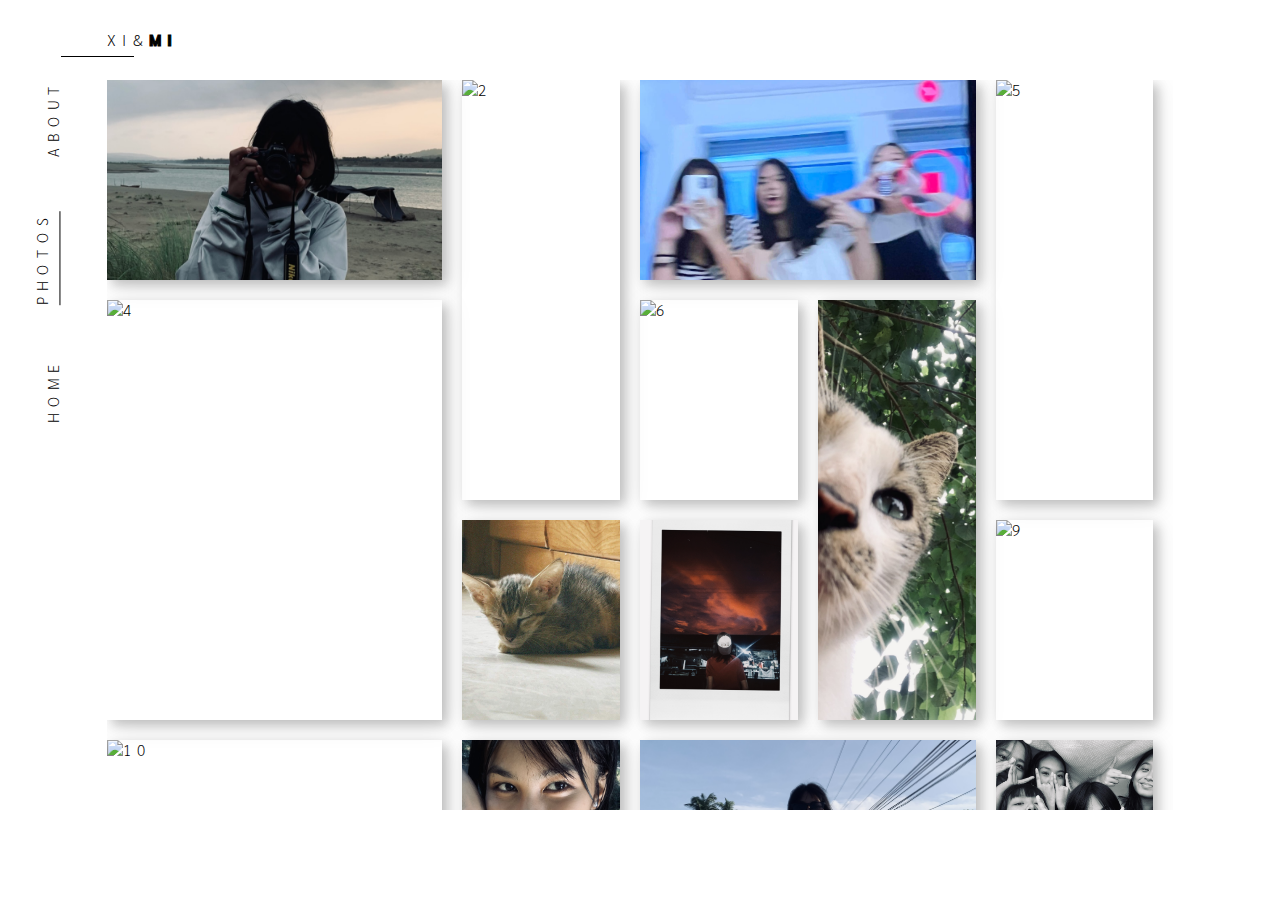
==== index.html @ 1ec89178 "wews" ====
<!DOCTYPE html>
<html lang="en">

<head>
    <meta charset="UTF-8">
    <meta name="viewport" content="width=device-width, initial-scale=1.0">
    <title>Document</title>
    <link rel="stylesheet" href="style.css">
    
</head>

<body>
    <!-- you can scroll through the grid content  -->
    <link href="https://fonts.googleapis.com/css?family=Roboto:900|Sarabun:200,400,800" rel="stylesheet">

    <div class="blur"></div>
    <nav class="barStyle topBar">
        <span>xi&</span><strong>mi</strong>
       
    </nav>
    <div class="container">
        <div class="horizontal">
            <!--     <div class="card"></div> -->
            <img src="img/solo.jpg" alt="1">
        </div>
        <div class="vertical"><img src="img/soloo.jpg" alt="2"></div>
        <div class="horizontal"><img src="img/mirrorshots.JPG" alt="3"></div>
        <div class="big"><img src="img/soloooo.jpg" alt="4"></div>
        <div class="vertical"><img src="img/solooooo.jpg" alt="5"></div>
        <div><img src="img/soloooooo.jpg" alt="6"></div>
        <div class="vertical"><img src="img/cat.jpg" alt="7"></div>
        <div><img src="img/meow.JPG" alt="8"></div>
        <div><img src="img/portraits.jpg" alt="8.1"></div>
        <div><img src="img/soloooooooo.jpg" alt="9"></div>
        <div class="big"><img src="img/solooooooooo.jpg" alt="10"></div>
        <div><img src="img/soloooooooooo.jpg" alt="11"></div>
        <div class="horizontal"><img src="img/solooooooooooo.jpg" alt="12"></div>
        <div><img src="img/groups.JPG" alt="12.1"></div>
        <div class="horizontal"><img src="img/group.JPG" alt="13"></div>
    </div>
    <div class="border leftNavBar centerItem">
        <ul>
            <li><a href="home.html">Home</a></li>
            <li><a class="active" href="">Photos</a></li>
            <li><a href="about.html">About</a></li>
        </ul>
    </div>



</body>

</html>
---- style.css ----
*{ 
    box-sizing: border-box; 
    font-family: 'Sarabun', sans-serif;
    letter-spacing: .4em;
    text-transform: uppercase;
    font-weight: 200;
    color: black;
    text-decoration: none;
  }
  body {
    position: relative;
    width: 100%;
    height: 100vh;
    font-size: .95em;
    margin: 0;
    overflow: hidden;
    display: grid;
    grid-template-columns: repeat(12, 1fr);
    grid-template-rows: 80px auto 90px 90px;
    grid-template-areas:
      ". n n n n n n n n n n d"
      "m c c c c c c c c c c a"
      "s c c c c c c c c c c a"
      "s . . . . . . . . . . b";
    }
  .centerItem{
    display: flex !important;            /*center text in grid item*/
    align-items: center !important;      /*center text in grid item*/
    justify-content: center !important;  /*center text in grid item*/ 
  }
  .topBar{
    grid-area: n;
    display: flex;
    align-items: center;
    padding-right: 20px;
    animation: 5s ease-out 0s 1 fadeIn !important;
  }
  span{
    box-sizing: border-box;
    position: relative;
  /*   box-shadow: 0px 1px 0px 0px black; */
  }
  span:after{
    display: block;
    position: absolute;
    width: 100%;
    content: "";
    border-bottom: 1px solid black;
    padding: 0 0 .4em 2em;  /*top right bottom left*/
    left: -3em;
    animation: 3s ease-out 0s slideInFromLeft
  }
  strong{
    font-weight: 800;
    -webkit-text-stroke: 1px black;
  }
  .leftNavBar{
    grid-area: m;
    align-self: start;
  }
  .leftNavBar ul{
    list-style-type: none;
    margin: 0;
    padding: 0;
    transform: rotate(180deg);
  }
  .leftNavBar ul li{
    writing-mode: vertical-rl;
    padding-top: 6vh;
    transform: translateX(25%);
  }
  li a.active{
    display: block;
    padding-left: .5em;
    border-left: 1px solid black;
    animation: 3s ease-out 0s 1 slideInFromBottomActive;
  }
  .aside{
    grid-area: a;
    display: grid;
    position: relative;
    top: -2px;
    align-content: end;
  }
  .aside i{
    color: #632C65 !important;
  }
  .aside a{
    display: block;
    font-size: 1em;
    letter-spacing: 0 !important;
    padding-bottom: 2em;
    filter: drop-shadow(2px 2px 2px rgba(0,0,0,.1)) 
            drop-shadow(3px 3px 3px rgba(0,0,0,.1));
  /*   animation: slideInFromTop 5s ease-out 0s; */
  }
  .aside a:nth-child(1){
    animation: slideInFromTop 2s ease-out 0s;
  }
  .aside a:nth-child(2){
    animation: slideInFromTop 1s ease-out 0s;
  }
  .aside a:nth-child(3){
    animation: slideInFromTop .5s ease-out 0s;
  }
  .aside a:nth-child(4){
    animation: slideInFromTop .25s ease-out 0s;
  }
  .container{
    grid-area: c;
    display: grid;
    grid-template-columns: repeat(auto-fit, minmax(150px, 1fr));
    grid-auto-rows: 200px;
    grid-gap: 20px;
    grid-auto-flow: dense;
    overflow: auto;
    padding-right: 20px;  /*fix box-shadow on right side cutting off*/
  }
  /*scrollbar stuff*/
  .container {
      -ms-overflow-style: none;  
      overflow: -moz-scrollbars-none; 
  }
  .container::-webkit-scrollbar { 
      display: none;  
  }
  .container>div{
    z-index: 1;
    position: relative;
    padding: 0;
    overflow: hidden;
    box-shadow: 5px 5px 10px rgba(0,0,0,.2), 
                5px 5px 25px rgba(0,0,0,.1);
    transition: all .3s ease-in-out;
  }
  .container div img{
    position: absolute;
    top: 0;
    width: 100%;
    height: 100%;
    object-fit: cover;
    overflow: hidden;
    transition: all .6s ease-in-out;
  }
  .container>div, .container div img{
  /*   transition: all .6s ease-in-out; */
  }
  /*make bIG*/
  .container>div:hover, .container>div:hover img{
    transform: scale(1.05);
  }
  .container>div:hover img{
  /*   transform: scale(1.06); */
  }
  .card{
    padding: 0 !important;
    width: 100%;
    height: 50%;
    bottom: -50%;
    padding: 1em !important;
    box-sizing: border-box;
    background: rgba(255,255,255,.5);
    border-top-right-radius: 0 !important;
    border-top-left-radius: 0 !important;
  /*   transform: rotate(-90deg) translateX(-100%); */
  /*   transform-origin: 0% 0%; */
  }
  .vertical{
    grid-row: span 2;
  }
  .horizontal{
    grid-column: span 2;
  }
  .big{
    grid-row: span 2;
    grid-column: span 2;
  }
  .footer{
    position: relative;
    z-index: 2;
    grid-column: 2/span 9;
    grid-row: 4;
    background: #4B384C;
    display: grid;
    grid-template-columns: repeat(9, 1fr);
    align-content: center;
    justify-items: start;
    box-shadow: 0 -5px 10px rgba(0,0,0,.3),
                0 -5px 20px rgba(0,0,0,.2);
  }
  .scroll-icon-wrapper{
    position: relative;
    grid-column: 6;
  }
  .footer .scroll-icon{
    display: block;
    position: relative;
    width: 20px;
    left: -50%;
    filter: invert(100%);
  }
  .footer-right{
    z-index: 3;
    display: flex;
    grid-column: 11/13;
    grid-row: 4;
    background: black;
    align-items: center;
    justify-content: center;
    box-shadow: 0 -5px 10px rgba(0,0,0,.3),
                0 -5px 20px rgba(0,0,0,.2);
  }
  .footer-right h1{
    display: block;
    position: relative;
    color: white;
    font-weight: 900;
    letter-spacing: 0;
    font-family: 'Roboto', sans-serif;
  /*   border-top: 1px solid white; */
  }
  .footer-right h1:after{
    content: "";
    width: 100%;
    display: block;
    position: absolute;
    top: 50%;
    left: 120%;
    border-bottom: 1px solid white;
    animation: 3s ease-out 0s 1 slideInFromRight;
  }
  .palette{
    color: #E2A9E5; /*.arrowButton*/
    color: #632C65; /*social media icons*/
    color: #4B384C; /*footer*/
  }
  
  /*button stuff*/
  
  .arrowButton{
    z-index: 3;
    grid-area: s;
    display: block;
    position: relative;
    width: 100%;
    height: 100%;
    border: none;
    box-shadow: 5px 5px 10px rgba(0,0,0,.1), 
                5px 5px 25px rgba(0,0,0,.1);
  }
  .arrowButton button{
    display: block;
    width: 100%;
    height: 50%;
    background: #E2A9E5;
    border: none;
    color: white;
  }
  
  div.arrowUpIcon, div.arrowDownIcon{
      width: 1.5vmin;
      height: 1.5vmin;
      box-sizing: border-box;
    border-width: 1px 0 0 1px;
    border-style: solid;
    border-color: white;
      position: absolute;
      left: 50%;
      top: 25%;
    transform-origin: 0 0;
      transform: rotate(45deg);
  }
  div.arrowDownIcon{
    top: 75%;
    transform: rotate(225deg);
  }
  .arrowUpIcon::before {
    content: '';
  }
  .arrowDownIcon:after {
    content: '';
  }
  button:focus{
    outline: none;
  }
  /*top right menu button*/
  .searchDiv{
    position: relative;
    display: flex;
    grid-area: d;
    align-items: center;
    justify-content: center;
  }
  .searchDiv img{
    display: block;
    box-sizing: content-box;
    width: 20px;
    object-fit: cover;
  }
  .searchDiv:after{
    display: block;
    position: absolute;
    height: 100%;
    width: 30%;
    content: "";
    border-bottom: 1px solid #E2A9E5;
  /*   padding: 0 12%; */
    animation: 3s ease-out fadeIn;
  }
  .menuButton{
    position: relative;
    border: none !important;
    width: 16px;
    height: 16px;
    padding: 0;
    margin-left: auto;
    margin-right: 0;
    background: none;
    outline: none;
  }
  button:hover{
    cursor: pointer;
  }
  .menu-icon {
    width: 16px;
    height: 1px;
    border: none !important;
    background: black;
    position: relative;
    transform: translateY(-700%);
    transition: opacity .2s ease-in-out;
    }
  .menu-icon::after {
      content: '';
      width: 6px;
      height: 1px;
      background: black;
      position: absolute;
      top: 10px;
      left: 0px;
    } 
  .menu-icon::before{
      content: '';
      width: 10px;
      height: 1px;
      background: black;
      position: absolute;
      top: 5px; 
      left: 0;
  }
  
  /* Animation Stuff */
  *:not(a){
    animation: 3s ease-out 0s 1 fadeIn;
  }
  @keyframes slideInFromLeft{
    0%{
      transform: translateX(-130%);
    }
    100%{
      transform: translateX(0);
    }
  }
  @keyframes slideInFromRight{
    0%{
      transform: translateX(300%);
    }
    100%{
      transform: translateX(0);
    }
  }
  @keyframes slideInFromBottomActive{
    0%{
      padding-bottom: 300px;
    }
    100%{
    }
  }
  @keyframes slideInFromTop{
    0%{
      opacity: 0;
      margin-bottom: -100%;;
    }
    100%{
      opacity: 1;
    }
  }
  @keyframes fadeIn{
    0% {
      opacity: 0;
    }
    100% {
      opacity: 1;
    }
  }
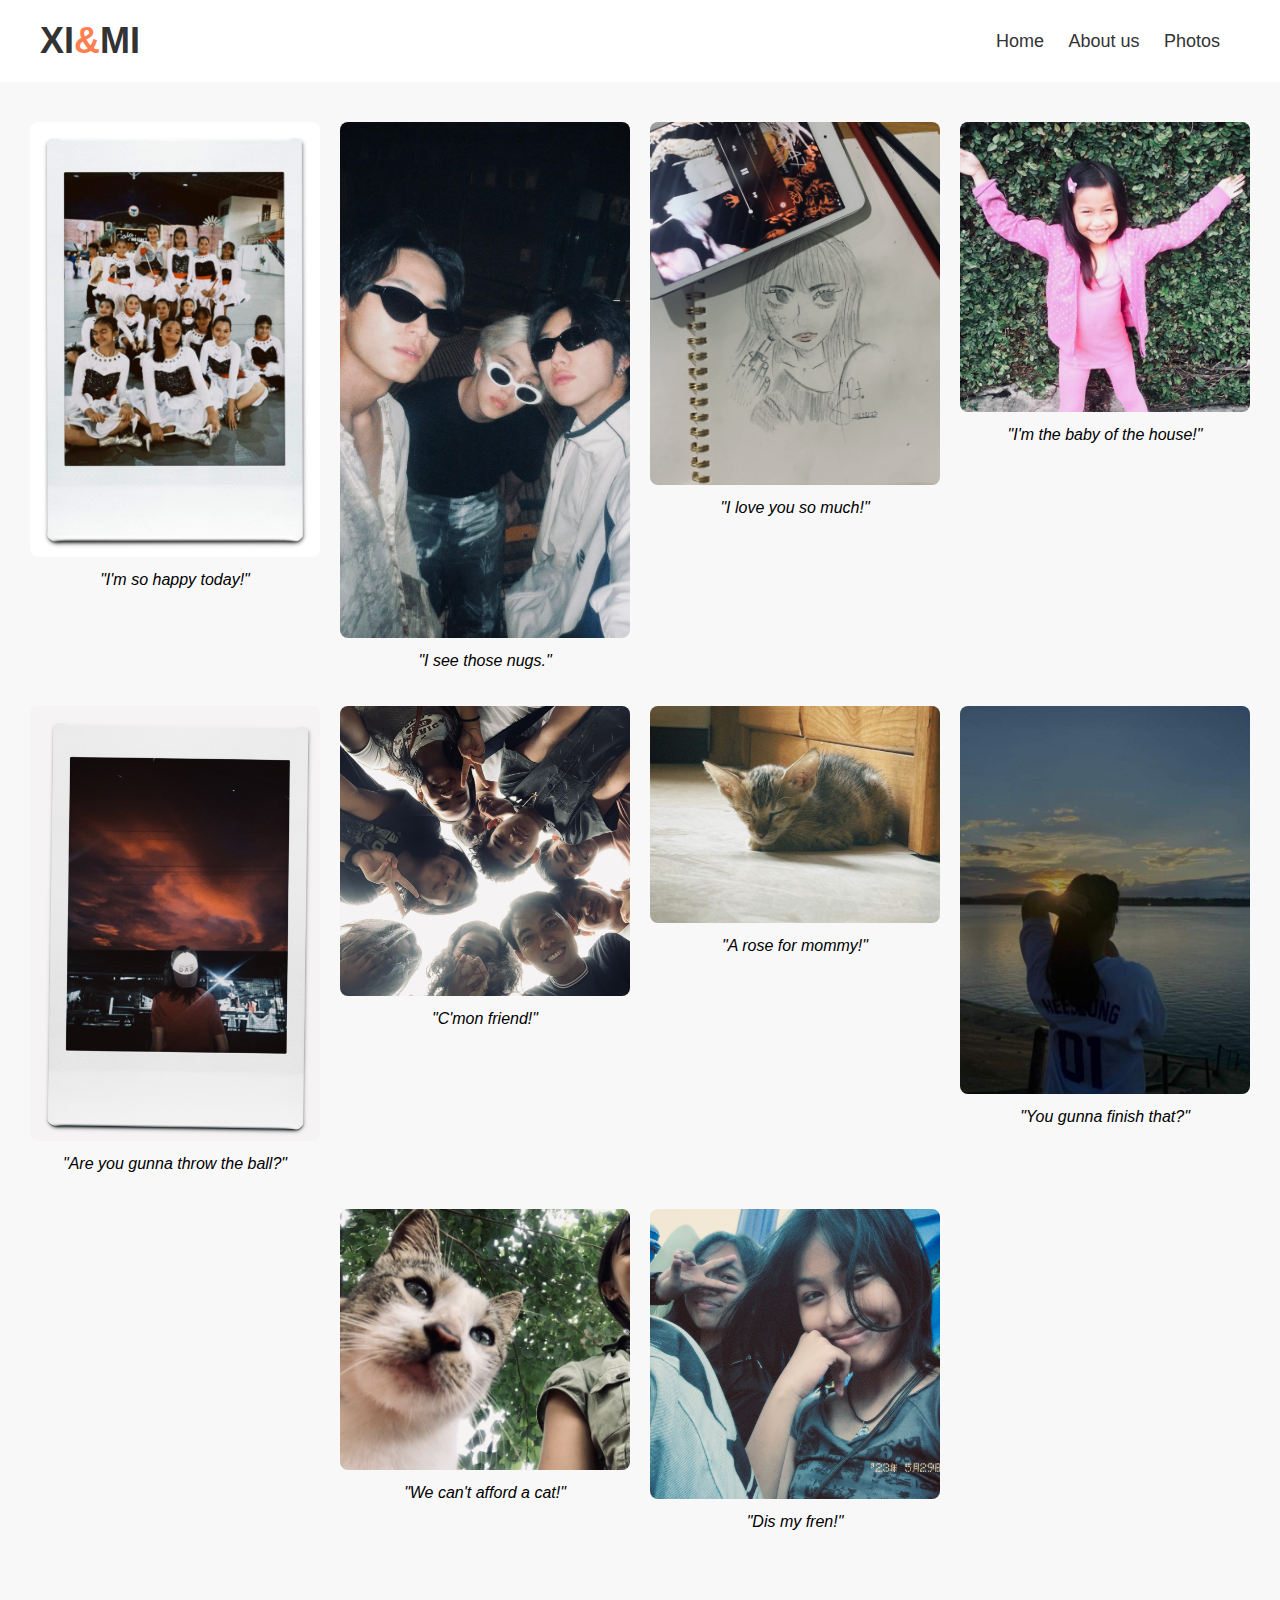
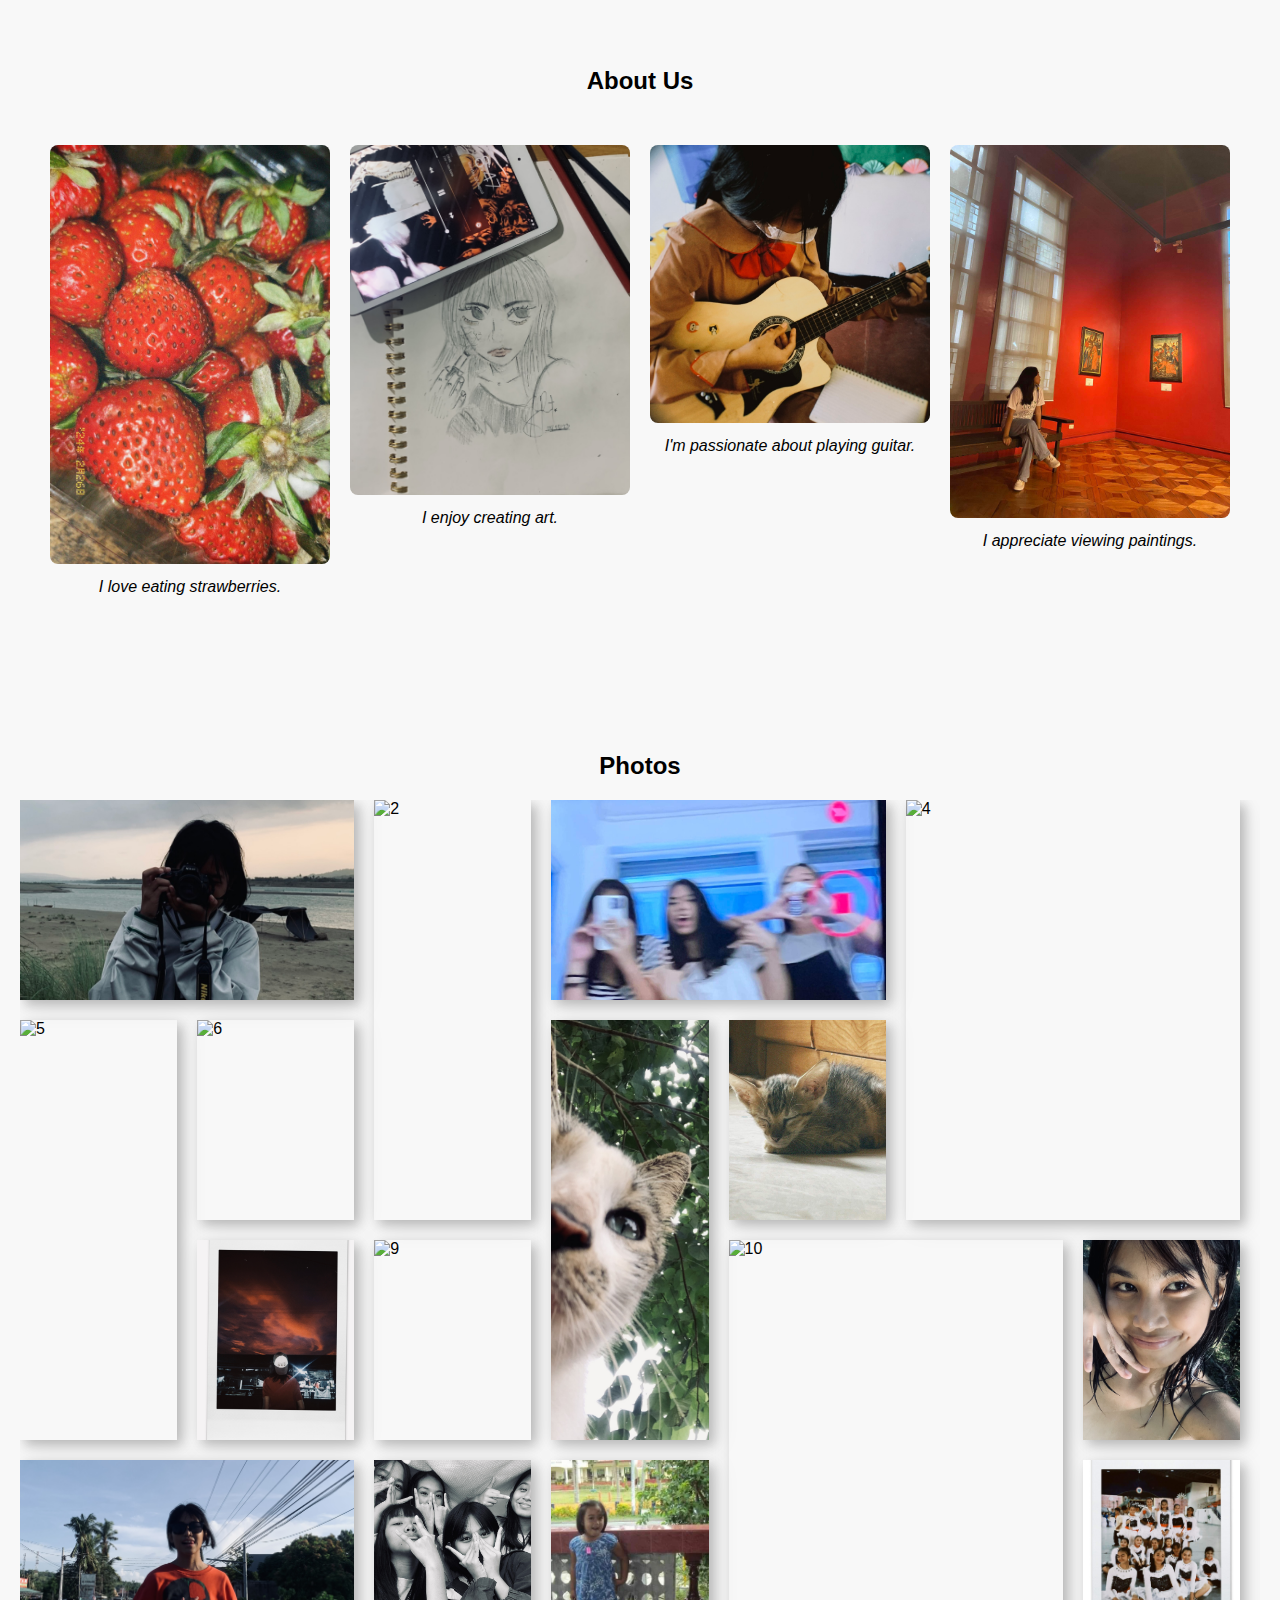
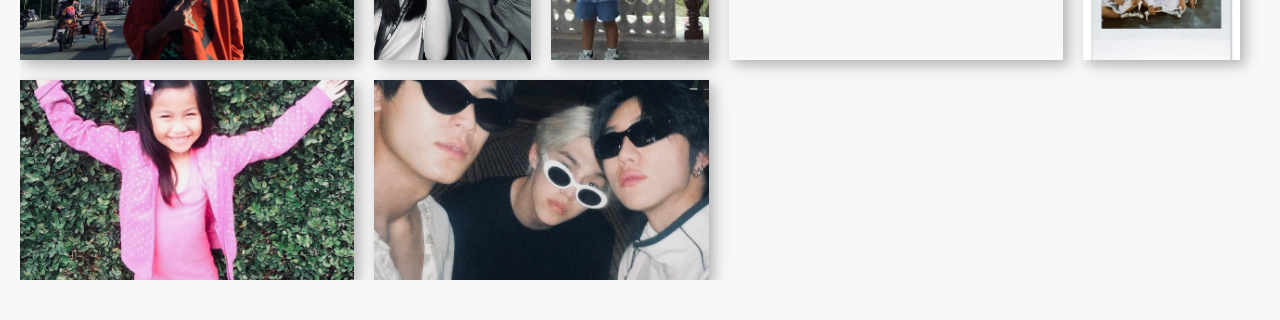
==== commit 6253746c: "New" ====
--- a/index.html
+++ b/index.html
@@ -4,50 +4,143 @@
 <head>
     <meta charset="UTF-8">
     <meta name="viewport" content="width=device-width, initial-scale=1.0">
-    <title>Document</title>
+    <title>xi&mi</title>
     <link rel="stylesheet" href="style.css">
-    
 </head>
 
 <body>
-    <!-- you can scroll through the grid content  -->
-    <link href="https://fonts.googleapis.com/css?family=Roboto:900|Sarabun:200,400,800" rel="stylesheet">
+    <header>
+        <div class="container">
+            <h1 style="font-family: 'Arial Black', sans-serif; font-size: 36px; color: #333; text-transform: uppercase;">xi<span style="color: coral;">&</span>mi</h1>
+            <nav>
+                <ul>
+                    <li><a href="#home">Home</a></li>
+                    <li><a href="#about">About us</a></li>
+                    <li><a href="#photos">Photos</a></li>
+                </ul>
+            </nav>
+        </div>
+    </header>
+    
 
-    <div class="blur"></div>
-    <nav class="barStyle topBar">
-        <span>xi&</span><strong>mi</strong>
-       
-    </nav>
-    <div class="container">
-        <div class="horizontal">
-            <!--     <div class="card"></div> -->
-            <img src="img/solo.jpg" alt="1">
+    <section id="home" class="section">
+        <div class="grid-container">
+            <div>
+                <img class='grid-item grid-item-1'
+                    src='img/groupss.JPG'
+                    alt=''>
+                <p>"I'm so happy today!"</p>
+            </div>
+            <div>
+                <img class='grid-item grid-item-2'
+                    src='img/kpop.JPG'
+                    alt=''>
+                <p>"I see those nugs."</p>
+            </div>
+            <div>
+                <img class='grid-item grid-item-3'
+                    src='img/drawing.jpg'
+                    alt=''>
+                <p>"I love you so much!"</p>
+            </div>
+            <div>
+                <img class='grid-item grid-item-4'
+                    src='img/kids.JPG'
+                    alt=''>
+                <p>"I'm the baby of the house!"</p>
+            </div>
+            <div>
+                <img class='grid-item grid-item-5'
+                    src='img/portraits.jpg'
+                    alt=''>
+                <p>"Are you gunna throw the ball?"</p>
+            </div>
+            <div>
+                <img class='grid-item grid-item-6'
+                    src='img/group.JPG'
+                    alt=''>
+                <p>"C'mon friend!"</p>
+            </div>
+            <div>
+                <img class='grid-item grid-item-7'
+                    src='img/meow.JPG'
+                    alt=''>
+                <p>"A rose for mommy!"</p>
+            </div>
+            <div>
+                <img class='grid-item grid-item-8'
+                    src='img/soloooooooo.JPG'
+                    alt=''>
+                <p>"You gunna finish that?"</p>
+            </div>
+            <div>
+                <img class='grid-item grid-item-9'
+                    src='img/cat.jpg'
+                    alt=''>
+                <p>"We can't afford a cat!"</p>
+            </div>
+            <div>
+                <img class='grid-item grid-item-10'
+                    src='img/duo.jpg'
+                    alt=''>
+                <p>"Dis my fren!"</p>
+            </div>
         </div>
-        <div class="vertical"><img src="img/soloo.jpg" alt="2"></div>
-        <div class="horizontal"><img src="img/mirrorshots.JPG" alt="3"></div>
-        <div class="big"><img src="img/soloooo.jpg" alt="4"></div>
-        <div class="vertical"><img src="img/solooooo.jpg" alt="5"></div>
-        <div><img src="img/soloooooo.jpg" alt="6"></div>
-        <div class="vertical"><img src="img/cat.jpg" alt="7"></div>
-        <div><img src="img/meow.JPG" alt="8"></div>
-        <div><img src="img/portraits.jpg" alt="8.1"></div>
-        <div><img src="img/soloooooooo.jpg" alt="9"></div>
-        <div class="big"><img src="img/solooooooooo.jpg" alt="10"></div>
-        <div><img src="img/soloooooooooo.jpg" alt="11"></div>
-        <div class="horizontal"><img src="img/solooooooooooo.jpg" alt="12"></div>
-        <div><img src="img/groups.JPG" alt="12.1"></div>
-        <div class="horizontal"><img src="img/group.JPG" alt="13"></div>
-    </div>
-    <div class="border leftNavBar centerItem">
-        <ul>
-            <li><a href="home.html">Home</a></li>
-            <li><a class="active" href="">Photos</a></li>
-            <li><a href="about.html">About</a></li>
-        </ul>
-    </div>
+    </section>
 
+    <section id="about" class="section">
+        <h2>About Us</h2>
+        <div class="container">
+            <div class="grid-container">
+                <div>
+                    <img src="img/berry.JPG" alt="Interest or Hobby">
+                    <p>I love eating strawberries.</p>
+                </div>
+                <div>
+                    <img src="img/drawing.jpg" alt="Interest or Hobby">
+                    <p>I enjoy creating art.</p>
+                </div>
+                <div>
+                    <img src="img/IMG_5148.PNG" alt="Interest or Hobby">
+                    <p>I'm passionate about playing guitar.</p>
+                </div>
+                <div>
+                    <img src="img/solooooooo.JPG" alt="Interest or Hobby">
+                    <p>I appreciate viewing paintings.</p>
+                </div>
+            </div>
+        </div>
+    </section>
+    
+    
 
+    <section id="photos" class="section">
+        <center><h2>Photos</h2></center>
+        <div class="containers">
+            <div class="horizontal">
+                <img src="img/solo.jpg" alt="1">
+            </div>
+            <div class="vertical"><img src="img/soloo.jpg" alt="2"></div>
+            <div class="horizontal"><img src="img/mirrorshots.JPG" alt="3"></div>
+            <div class="big"><img src="img/soloooo.jpg" alt="4"></div>
+            <div class="vertical"><img src="img/solooooo.jpg" alt="5"></div>
+            <div><img src="img/soloooooo.jpg" alt="6"></div>
+            <div class="vertical"><img src="img/cat.jpg" alt="7"></div>
+            <div><img src="img/meow.JPG" alt="8"></div>
+            <div><img src="img/portraits.jpg" alt="8.1"></div>
+            <div><img src="img/soloooooooo.jpg" alt="9"></div>
+            <div class="big"><img src="img/solooooooooo.jpg" alt="10"></div>
+            <div><img src="img/soloooooooooo.jpg" alt="11"></div>
+            <div class="horizontal"><img src="img/solooooooooooo.jpg" alt="12"></div>
+            <div><img src="img/groups.JPG" alt="12.1"></div>
+            <div class="horizontal"><img src="img/kids.JPG" alt="13"></div>
+            <div><img src="img/kids2.JPG" alt="11"></div>
+            <div class="horizontal"><img src="img/kpop.JPG" alt="12"></div>
+            <div><img src="img/groupss.JPG" alt="12.1"></div>
 
+        </div>
+    </section>
+    
 </body>
 
-</html>+</html>
--- a/style.css
+++ b/style.css
@@ -1,395 +1,158 @@
-*{ 
-    box-sizing: border-box; 
-    font-family: 'Sarabun', sans-serif;
-    letter-spacing: .4em;
-    text-transform: uppercase;
-    font-weight: 200;
-    color: black;
-    text-decoration: none;
-  }
-  body {
-    position: relative;
-    width: 100%;
-    height: 100vh;
-    font-size: .95em;
-    margin: 0;
-    overflow: hidden;
-    display: grid;
-    grid-template-columns: repeat(12, 1fr);
-    grid-template-rows: 80px auto 90px 90px;
-    grid-template-areas:
-      ". n n n n n n n n n n d"
-      "m c c c c c c c c c c a"
-      "s c c c c c c c c c c a"
-      "s . . . . . . . . . . b";
-    }
-  .centerItem{
-    display: flex !important;            /*center text in grid item*/
-    align-items: center !important;      /*center text in grid item*/
-    justify-content: center !important;  /*center text in grid item*/ 
-  }
-  .topBar{
-    grid-area: n;
-    display: flex;
-    align-items: center;
-    padding-right: 20px;
-    animation: 5s ease-out 0s 1 fadeIn !important;
-  }
-  span{
-    box-sizing: border-box;
-    position: relative;
-  /*   box-shadow: 0px 1px 0px 0px black; */
-  }
-  span:after{
-    display: block;
-    position: absolute;
-    width: 100%;
-    content: "";
-    border-bottom: 1px solid black;
-    padding: 0 0 .4em 2em;  /*top right bottom left*/
-    left: -3em;
-    animation: 3s ease-out 0s slideInFromLeft
-  }
-  strong{
-    font-weight: 800;
-    -webkit-text-stroke: 1px black;
-  }
-  .leftNavBar{
-    grid-area: m;
-    align-self: start;
-  }
-  .leftNavBar ul{
-    list-style-type: none;
-    margin: 0;
-    padding: 0;
-    transform: rotate(180deg);
-  }
-  .leftNavBar ul li{
-    writing-mode: vertical-rl;
-    padding-top: 6vh;
-    transform: translateX(25%);
-  }
-  li a.active{
-    display: block;
-    padding-left: .5em;
-    border-left: 1px solid black;
-    animation: 3s ease-out 0s 1 slideInFromBottomActive;
-  }
-  .aside{
-    grid-area: a;
-    display: grid;
-    position: relative;
-    top: -2px;
-    align-content: end;
-  }
-  .aside i{
-    color: #632C65 !important;
-  }
-  .aside a{
-    display: block;
-    font-size: 1em;
-    letter-spacing: 0 !important;
-    padding-bottom: 2em;
-    filter: drop-shadow(2px 2px 2px rgba(0,0,0,.1)) 
-            drop-shadow(3px 3px 3px rgba(0,0,0,.1));
-  /*   animation: slideInFromTop 5s ease-out 0s; */
-  }
-  .aside a:nth-child(1){
-    animation: slideInFromTop 2s ease-out 0s;
-  }
-  .aside a:nth-child(2){
-    animation: slideInFromTop 1s ease-out 0s;
-  }
-  .aside a:nth-child(3){
-    animation: slideInFromTop .5s ease-out 0s;
-  }
-  .aside a:nth-child(4){
-    animation: slideInFromTop .25s ease-out 0s;
-  }
-  .container{
-    grid-area: c;
-    display: grid;
-    grid-template-columns: repeat(auto-fit, minmax(150px, 1fr));
-    grid-auto-rows: 200px;
-    grid-gap: 20px;
-    grid-auto-flow: dense;
-    overflow: auto;
-    padding-right: 20px;  /*fix box-shadow on right side cutting off*/
-  }
-  /*scrollbar stuff*/
-  .container {
-      -ms-overflow-style: none;  
-      overflow: -moz-scrollbars-none; 
-  }
-  .container::-webkit-scrollbar { 
-      display: none;  
-  }
-  .container>div{
-    z-index: 1;
-    position: relative;
-    padding: 0;
-    overflow: hidden;
-    box-shadow: 5px 5px 10px rgba(0,0,0,.2), 
-                5px 5px 25px rgba(0,0,0,.1);
-    transition: all .3s ease-in-out;
-  }
-  .container div img{
-    position: absolute;
-    top: 0;
-    width: 100%;
-    height: 100%;
-    object-fit: cover;
-    overflow: hidden;
-    transition: all .6s ease-in-out;
-  }
-  .container>div, .container div img{
-  /*   transition: all .6s ease-in-out; */
-  }
-  /*make bIG*/
-  .container>div:hover, .container>div:hover img{
-    transform: scale(1.05);
-  }
-  .container>div:hover img{
-  /*   transform: scale(1.06); */
-  }
-  .card{
-    padding: 0 !important;
-    width: 100%;
-    height: 50%;
-    bottom: -50%;
-    padding: 1em !important;
-    box-sizing: border-box;
-    background: rgba(255,255,255,.5);
-    border-top-right-radius: 0 !important;
-    border-top-left-radius: 0 !important;
-  /*   transform: rotate(-90deg) translateX(-100%); */
-  /*   transform-origin: 0% 0%; */
-  }
-  .vertical{
-    grid-row: span 2;
-  }
-  .horizontal{
-    grid-column: span 2;
-  }
-  .big{
-    grid-row: span 2;
-    grid-column: span 2;
-  }
-  .footer{
-    position: relative;
-    z-index: 2;
-    grid-column: 2/span 9;
-    grid-row: 4;
-    background: #4B384C;
-    display: grid;
-    grid-template-columns: repeat(9, 1fr);
-    align-content: center;
-    justify-items: start;
-    box-shadow: 0 -5px 10px rgba(0,0,0,.3),
-                0 -5px 20px rgba(0,0,0,.2);
-  }
-  .scroll-icon-wrapper{
-    position: relative;
-    grid-column: 6;
-  }
-  .footer .scroll-icon{
-    display: block;
-    position: relative;
-    width: 20px;
-    left: -50%;
-    filter: invert(100%);
-  }
-  .footer-right{
-    z-index: 3;
-    display: flex;
-    grid-column: 11/13;
-    grid-row: 4;
-    background: black;
-    align-items: center;
-    justify-content: center;
-    box-shadow: 0 -5px 10px rgba(0,0,0,.3),
-                0 -5px 20px rgba(0,0,0,.2);
-  }
-  .footer-right h1{
-    display: block;
-    position: relative;
-    color: white;
-    font-weight: 900;
-    letter-spacing: 0;
-    font-family: 'Roboto', sans-serif;
-  /*   border-top: 1px solid white; */
-  }
-  .footer-right h1:after{
-    content: "";
-    width: 100%;
-    display: block;
-    position: absolute;
-    top: 50%;
-    left: 120%;
-    border-bottom: 1px solid white;
-    animation: 3s ease-out 0s 1 slideInFromRight;
-  }
-  .palette{
-    color: #E2A9E5; /*.arrowButton*/
-    color: #632C65; /*social media icons*/
-    color: #4B384C; /*footer*/
-  }
-  
-  /*button stuff*/
-  
-  .arrowButton{
-    z-index: 3;
-    grid-area: s;
-    display: block;
-    position: relative;
-    width: 100%;
-    height: 100%;
-    border: none;
-    box-shadow: 5px 5px 10px rgba(0,0,0,.1), 
-                5px 5px 25px rgba(0,0,0,.1);
-  }
-  .arrowButton button{
-    display: block;
-    width: 100%;
-    height: 50%;
-    background: #E2A9E5;
-    border: none;
-    color: white;
-  }
-  
-  div.arrowUpIcon, div.arrowDownIcon{
-      width: 1.5vmin;
-      height: 1.5vmin;
-      box-sizing: border-box;
-    border-width: 1px 0 0 1px;
-    border-style: solid;
-    border-color: white;
-      position: absolute;
-      left: 50%;
-      top: 25%;
-    transform-origin: 0 0;
-      transform: rotate(45deg);
-  }
-  div.arrowDownIcon{
-    top: 75%;
-    transform: rotate(225deg);
-  }
-  .arrowUpIcon::before {
-    content: '';
-  }
-  .arrowDownIcon:after {
-    content: '';
-  }
-  button:focus{
-    outline: none;
-  }
-  /*top right menu button*/
-  .searchDiv{
-    position: relative;
-    display: flex;
-    grid-area: d;
-    align-items: center;
-    justify-content: center;
-  }
-  .searchDiv img{
-    display: block;
-    box-sizing: content-box;
-    width: 20px;
-    object-fit: cover;
-  }
-  .searchDiv:after{
-    display: block;
-    position: absolute;
-    height: 100%;
-    width: 30%;
-    content: "";
-    border-bottom: 1px solid #E2A9E5;
-  /*   padding: 0 12%; */
-    animation: 3s ease-out fadeIn;
-  }
-  .menuButton{
-    position: relative;
-    border: none !important;
-    width: 16px;
-    height: 16px;
-    padding: 0;
-    margin-left: auto;
-    margin-right: 0;
-    background: none;
-    outline: none;
-  }
-  button:hover{
-    cursor: pointer;
-  }
-  .menu-icon {
-    width: 16px;
-    height: 1px;
-    border: none !important;
-    background: black;
-    position: relative;
-    transform: translateY(-700%);
-    transition: opacity .2s ease-in-out;
-    }
-  .menu-icon::after {
-      content: '';
-      width: 6px;
-      height: 1px;
-      background: black;
-      position: absolute;
-      top: 10px;
-      left: 0px;
-    } 
-  .menu-icon::before{
-      content: '';
-      width: 10px;
-      height: 1px;
-      background: black;
-      position: absolute;
-      top: 5px; 
-      left: 0;
-  }
-  
-  /* Animation Stuff */
-  *:not(a){
-    animation: 3s ease-out 0s 1 fadeIn;
-  }
-  @keyframes slideInFromLeft{
-    0%{
-      transform: translateX(-130%);
-    }
-    100%{
-      transform: translateX(0);
-    }
-  }
-  @keyframes slideInFromRight{
-    0%{
-      transform: translateX(300%);
-    }
-    100%{
-      transform: translateX(0);
-    }
-  }
-  @keyframes slideInFromBottomActive{
-    0%{
-      padding-bottom: 300px;
-    }
-    100%{
-    }
-  }
-  @keyframes slideInFromTop{
-    0%{
-      opacity: 0;
-      margin-bottom: -100%;;
-    }
-    100%{
-      opacity: 1;
-    }
-  }
-  @keyframes fadeIn{
-    0% {
-      opacity: 0;
-    }
-    100% {
-      opacity: 1;
-    }
-  }+body {
+  font-family: Arial, sans-serif;
+  margin: 0;
+  padding: 0;
+}
+
+.container {
+  max-width: 1200px;
+  margin: 0 auto;
+  padding: 20px;
+  display: flex;
+  justify-content: space-between;
+  align-items: center;
+}
+
+h1 {
+  font-size: 32px;
+  color: #333;
+  margin: 0;
+}
+
+nav ul {
+  list-style-type: none;
+  margin: 0;
+  padding: 0;
+}
+
+nav ul li {
+  display: inline;
+  margin-right: 20px;
+}
+
+nav ul li a {
+  text-decoration: none;
+  color: #333;
+  font-size: 18px;
+  transition: color 0.3s ease;
+}
+
+nav ul li a:hover {
+  color: coral;
+}
+
+.section {
+  background-color: #f8f8f8;
+  padding: 40px 20px;
+}
+
+/* Styles for the About section */
+#about {
+background-color: #f8f8f8;
+padding: 40px 20px;
+}
+
+#about h2 {
+text-align: center;
+margin-bottom: 30px;
+}
+
+/* Styles for the grid layout */
+.grid-container {
+display: flex;
+flex-wrap: wrap;
+justify-content: center;
+}
+
+.grid-container div {
+margin: 0 10px 20px;
+width: calc(25% - 20px);
+text-align: center;
+}
+
+.grid-container img {
+width: 100%;
+border-radius: 8px;
+transition: transform 0.3s ease;
+}
+
+.grid-container p {
+margin-top: 10px;
+font-style: italic;
+}
+
+/* Hover effect for images */
+.grid-container img:hover {
+transform: scale(1.1);
+}
+
+
+.containers{
+grid-area: c;
+display: grid;
+grid-template-columns: repeat(auto-fit, minmax(150px, 1fr));
+grid-auto-rows: 200px;
+grid-gap: 20px;
+grid-auto-flow: dense;
+overflow: auto;
+padding-right: 20px;  /*fix box-shadow on right side cutting off*/
+}
+/*scrollbar stuff*/
+.containers {
+-ms-overflow-style: none;  
+overflow: -moz-scrollbars-none; 
+}
+.containers::-webkit-scrollbar { 
+display: none;  
+}
+.containers>div{
+z-index: 1;
+position: relative;
+padding: 0;
+overflow: hidden;
+box-shadow: 5px 5px 10px rgba(0,0,0,.2), 
+      5px 5px 25px rgba(0,0,0,.1);
+transition: all .3s ease-in-out;
+}
+.containers div img{
+position: absolute;
+top: 0;
+width: 100%;
+height: 100%;
+object-fit: cover;
+overflow: hidden;
+transition: all .6s ease-in-out;
+}
+.containers>div, .containers div img{
+/*   transition: all .6s ease-in-out; */
+}
+/*make bIG*/
+.containers>div:hover, .containers>div:hover img{
+transform: scale(1.05);
+}
+.containers>div:hover img{
+/*   transform: scale(1.06); */
+}
+.card{
+padding: 0 !important;
+width: 100%;
+height: 50%;
+bottom: -50%;
+padding: 1em !important;
+box-sizing: border-box;
+background: rgba(255,255,255,.5);
+border-top-right-radius: 0 !important;
+border-top-left-radius: 0 !important;
+/*   transform: rotate(-90deg) translateX(-100%); */
+/*   transform-origin: 0% 0%; */
+}
+.vertical{
+grid-row: span 2;
+}
+.horizontal{
+grid-column: span 2;
+}
+.big{
+grid-row: span 2;
+grid-column: span 2;
+}